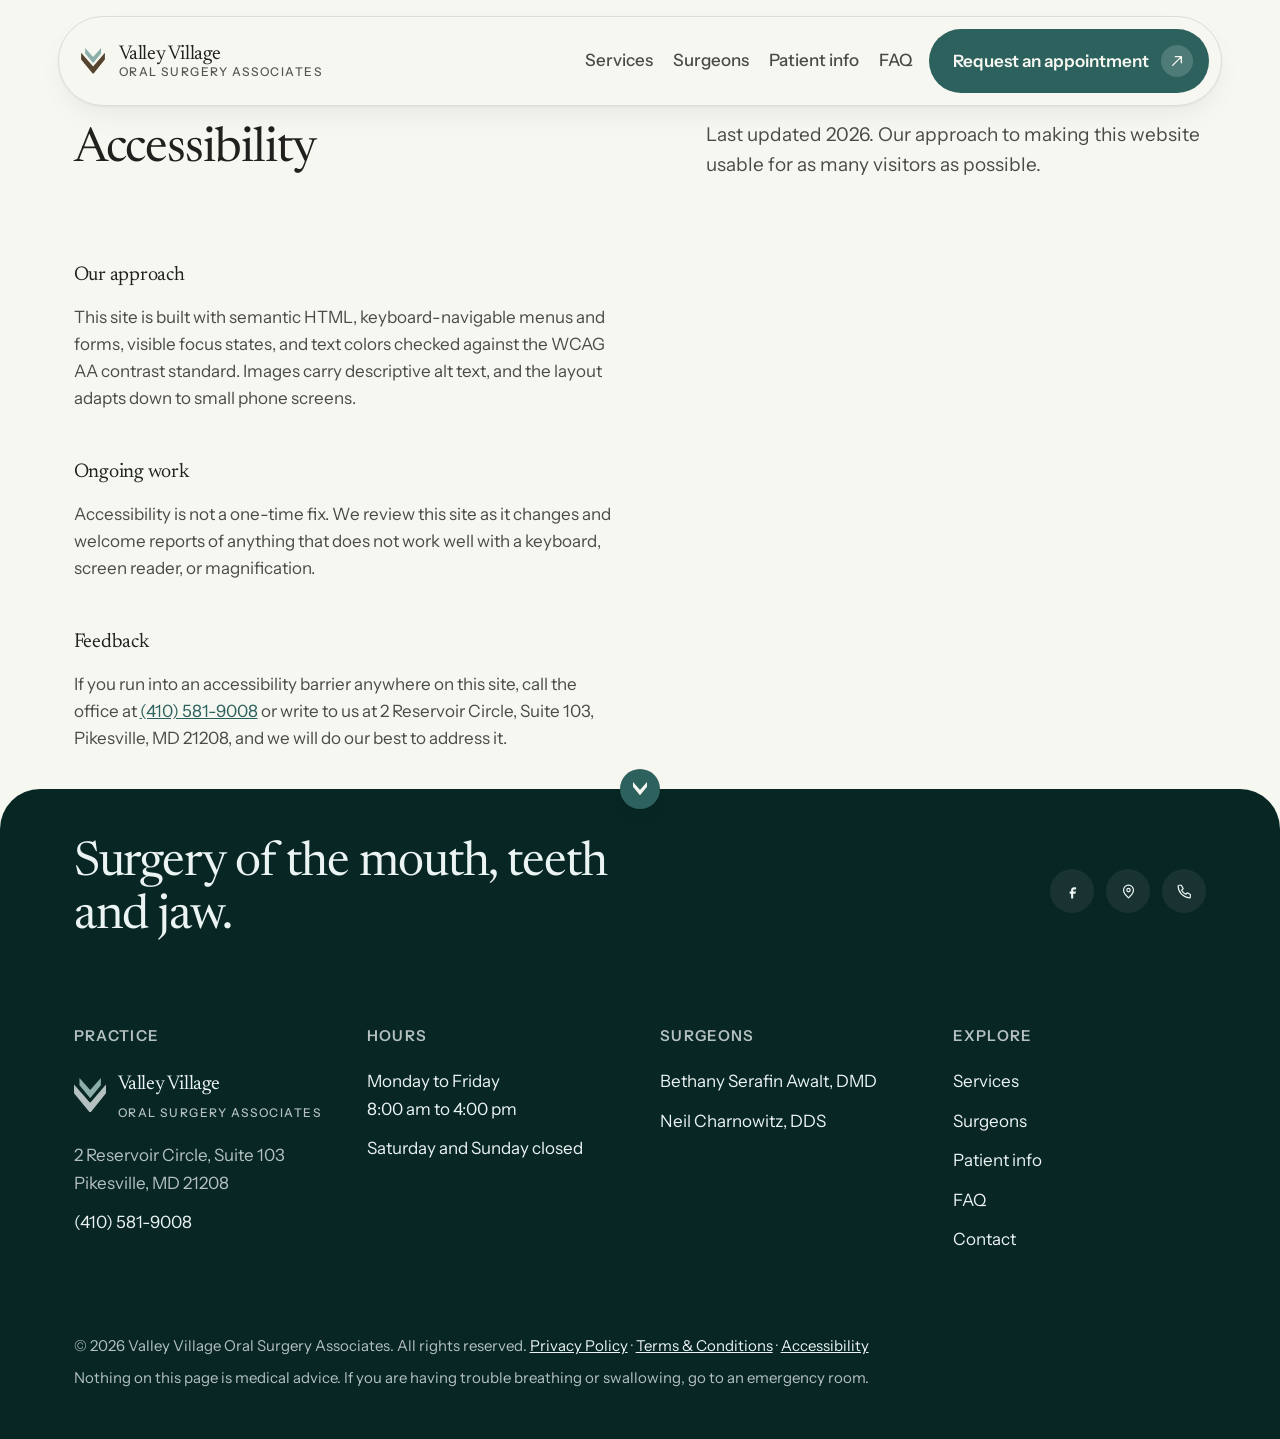
==== accessibility.html @ ba0c7214 "Add Terms & Conditions and Accessibility pages Rounds out the legal-page set the old site had (Priva" ====
<!doctype html>
<html lang="en" class="no-js">
<head>
<meta charset="utf-8">
<meta name="viewport" content="width=device-width, initial-scale=1">

<title>Accessibility | Valley Village Oral Surgery Associates</title>
<meta name="description" content="Our commitment to an accessible website at Valley Village Oral Surgery Associates.">

<!-- TODO: uncomment and set both once the new domain is live.
<link rel="canonical" href="https://NEW-DOMAIN.com/accessibility">
<meta property="og:url" content="https://NEW-DOMAIN.com/accessibility">
-->
<meta property="og:type" content="website">
<meta property="og:title" content="Accessibility | Valley Village Oral Surgery Associates">
<meta property="og:description" content="Our commitment to an accessible website at Valley Village Oral Surgery Associates.">
<meta property="og:locale" content="en_US">
<meta name="twitter:card" content="summary_large_image">
<meta name="theme-color" content="#f7f4ee">

<link rel="icon" href="favicon.svg" type="image/svg+xml">

<link rel="preload" href="fonts/newsreader-var-latin.woff2" as="font" type="font/woff2" crossorigin>
<link rel="preload" href="fonts/instrument-sans-var-latin.woff2" as="font" type="font/woff2" crossorigin>
<link rel="stylesheet" href="css/main.v2.css">
<script>document.documentElement.classList.remove('no-js');</script>
</head>
<body>

<a class="skip-link" href="#main">Skip to content</a>

<!-- ============ NAV ============ -->
<header class="nav" id="siteNav">
  <div class="nav__pill">
    <a class="wordmark" href="/">
      <!-- The practice chevron, redrawn from the logo artwork so it stays
           crisp at any size. Colours are the two logo tokens, exact. -->
      <svg class="wordmark__mark" width="27" height="29" viewBox="0 0 70.284 75.667" aria-hidden="true" focusable="false">
        <path class="wordmark__mark-olive" d="M34.346 53.508 L0 14.18 L0 33.676 L33.36 74.319 C34.47 75.667 36.534 75.667 37.644 74.319 L70.284 33.676 L70.284 14.18 L36.658 53.508 C36.043 54.199 34.962 54.199 34.346 53.508 Z"/>
        <path class="wordmark__mark-sage" d="M34.985 25.806 L11.994 0 L11.994 16.072 L34.691 43.632 C35.111 44.142 35.893 44.142 36.313 43.632 L59.01 16.072 L59.01 0 L36.019 25.806 C35.744 26.115 35.26 26.115 34.985 25.806 Z"/>
      </svg>
      <span class="wordmark__type">
        <span class="wordmark__name">Valley Village</span>
        <span class="wordmark__kind">Oral Surgery Associates</span>
      </span>
    </a>

    <nav class="nav__links" aria-label="Primary">
      <a class="nav__link" href="/services">Services</a>
      <a class="nav__link" href="/surgeons">Surgeons</a>
      <a class="nav__link" href="/patient-info">Patient info</a>
      <a class="nav__link" href="/faq">FAQ</a>
    </nav>

    <a class="nav__phone" href="tel:+14105819008">(410)&nbsp;581-9008</a>

    <a class="btn" href="/contact">
      Request an appointment
      <span class="btn__mark" aria-hidden="true">
        <svg viewBox="0 0 16 16" fill="none"><path d="M3 13 13 3M6 3h7v7" stroke="currentColor" stroke-width="1.6" stroke-linecap="round" stroke-linejoin="round"/></svg>
      </span>
    </a>

    <a class="nav__call" href="tel:+14105819008" aria-label="Call (410) 581-9008">
      <svg viewBox="0 0 16 16" fill="none" aria-hidden="true"><path d="M5.2 2.5 6.8 5.4 5.3 6.9a8.4 8.4 0 0 0 3.8 3.8l1.5-1.5 2.9 1.6v2.4c0 .5-.4.9-.9.8A11.6 11.6 0 0 1 2 3.1c0-.5.3-.9.8-.9h2.4Z" stroke="currentColor" stroke-width="1.4" stroke-linejoin="round"/></svg>
    </a>

    <button class="nav__toggle" type="button" id="navToggle" aria-expanded="false" aria-controls="navOverlay">
      <span class="nav__toggle-bars" aria-hidden="true"></span>
      <span class="sr-only">Menu</span>
    </button>
  </div>
</header>

<div class="nav__overlay" id="navOverlay" data-open="false">
  <a class="nav__overlay-link" href="/services">Services</a>
  <a class="nav__overlay-link" href="/surgeons">Surgeons</a>
  <a class="nav__overlay-link" href="/patient-info">Patient info</a>
  <a class="nav__overlay-link" href="/faq">FAQ</a>
  <a class="nav__overlay-link" href="/contact">Contact</a>
  <a class="nav__overlay-link" href="tel:+14105819008">(410) 581-9008</a>
</div>

<main id="main">
<!-- ============ ACCESSIBILITY ============ -->
<section class="section section--top-clear" id="accessibility">
  <div class="shell">
    <div class="section-head" data-reveal>
      <h2 class="heading-1">Accessibility</h2>
      <p class="lead">Last updated 2026. Our approach to making this website usable for as many visitors as possible.</p>
    </div>

    <div class="legal">
      <h3>Our approach</h3>
      <p>This site is built with semantic HTML, keyboard-navigable menus and forms, visible focus states, and text colors checked against the WCAG AA contrast standard. Images carry descriptive alt text, and the layout adapts down to small phone screens.</p>

      <h3>Ongoing work</h3>
      <p>Accessibility is not a one-time fix. We review this site as it changes and welcome reports of anything that does not work well with a keyboard, screen reader, or magnification.</p>

      <h3>Feedback</h3>
      <p>If you run into an accessibility barrier anywhere on this site, call the office at <a href="tel:+14105819008">(410) 581-9008</a> or write to us at 2 Reservoir Circle, Suite 103, Pikesville, MD 21208, and we will do our best to address it.</p>
    </div>
  </div>
</section>


</main>

<!-- ============ FOOTER ============ -->
<footer class="footer panel-lift">
  <span class="seam-mark" aria-hidden="true"><svg viewBox="11.994 0 47.016 44.142" fill="none" aria-hidden="true"><path d="M34.985 25.806 L11.994 0 L11.994 16.072 L34.691 43.632 C35.111 44.142 35.893 44.142 36.313 43.632 L59.01 16.072 L59.01 0 L36.019 25.806 C35.744 26.115 35.26 26.115 34.985 25.806 Z" fill="currentColor"/></svg></span>
  <div class="shell">
    <div class="footer__top">
      <p class="footer__statement" style="margin:0" data-reveal>Surgery of the mouth, teeth and jaw.</p>
      <div class="footer__social">
        <a href="https://www.facebook.com/valleyvillageoralsurgery" rel="noopener" aria-label="Valley Village Oral Surgery Associates on Facebook">
          <svg viewBox="0 0 24 24" fill="currentColor" aria-hidden="true"><path d="M14 9h3V6h-3c-2.2 0-4 1.8-4 4v2H8v3h2v7h3v-7h3l1-3h-4v-2c0-.6.4-1 1-1Z"/></svg>
        </a>
        <a href="https://maps.google.com/?q=2+Reservoir+Circle+Suite+103+Pikesville+MD+21208" rel="noopener" aria-label="Find the office on Google Maps">
          <svg viewBox="0 0 24 24" fill="none" stroke="currentColor" stroke-width="1.7" aria-hidden="true"><path d="M12 21s7-6.1 7-11a7 7 0 1 0-14 0c0 4.9 7 11 7 11Z" stroke-linejoin="round"/><circle cx="12" cy="10" r="2.4"/></svg>
        </a>
        <a href="tel:+14105819008" aria-label="Call (410) 581-9008">
          <svg viewBox="0 0 24 24" fill="none" stroke="currentColor" stroke-width="1.7" aria-hidden="true"><path d="M7.8 3.8 10.2 8l-2.2 2.2a12.6 12.6 0 0 0 5.8 5.8L16 13.8l4.2 2.4v3.6c0 .8-.6 1.4-1.4 1.2A17.4 17.4 0 0 1 3 4.6c-.1-.8.5-1.4 1.2-1.4h3.6Z" stroke-linejoin="round"/></svg>
        </a>
      </div>
    </div>

    <div class="footer__grid">
      <div class="footer__col">
        <h3>Practice</h3>
        <div class="footer__lockup">
          <svg class="wordmark__mark" width="27" height="29" viewBox="0 0 70.284 75.667" aria-hidden="true" focusable="false">
            <path class="wordmark__mark-olive" d="M34.346 53.508 L0 14.18 L0 33.676 L33.36 74.319 C34.47 75.667 36.534 75.667 37.644 74.319 L70.284 33.676 L70.284 14.18 L36.658 53.508 C36.043 54.199 34.962 54.199 34.346 53.508 Z"/>
            <path class="wordmark__mark-sage" d="M34.985 25.806 L11.994 0 L11.994 16.072 L34.691 43.632 C35.111 44.142 35.893 44.142 36.313 43.632 L59.01 16.072 L59.01 0 L36.019 25.806 C35.744 26.115 35.26 26.115 34.985 25.806 Z"/>
          </svg>
          <span class="wordmark__type">
            <span class="wordmark__name">Valley Village</span>
            <span class="wordmark__kind">Oral Surgery Associates</span>
          </span>
        </div>
        <address>
          2 Reservoir Circle, Suite 103<br>
          Pikesville, MD 21208
        </address>
        <a href="tel:+14105819008">(410) 581-9008</a>
      </div>

      <div class="footer__col">
        <h3>Hours</h3>
        <p>Monday to Friday<br>8:00 am to 4:00 pm</p>
        <p>Saturday and Sunday closed</p>
      </div>

      <div class="footer__col">
        <h3>Surgeons</h3>
        <a href="/surgeons">Bethany Serafin Awalt, DMD</a>
        <a href="/surgeons">Neil Charnowitz, DDS</a>
      </div>

      <div class="footer__col">
        <h3>Explore</h3>
        <a href="/services">Services</a>
        <a href="/surgeons">Surgeons</a>
        <a href="/patient-info">Patient info</a>
        <a href="/faq">FAQ</a>
        <a href="/contact">Contact</a>
      </div>
    </div>

    <div class="footer__base">
      <p>&copy; <span id="year">2026</span> Valley Village Oral Surgery Associates. All rights reserved. <a href="/privacy">Privacy Policy</a> &middot; <a href="/terms">Terms &amp; Conditions</a> &middot; <a href="/accessibility">Accessibility</a></p>
      <p>Nothing on this page is medical advice. If you are having trouble breathing or swallowing, go to an emergency room.</p>
    </div>
  </div>
</footer>

<script src="js/app.v2.js" defer></script>
</body>
</html>
---- css/main.v2.css ----
/* Hallmark · macrostructure: Editorial Split · tone: editorial-luxury · anchor hue: pine 158
 * Valley Village Oral Surgery Associates
 * Every colour and font-family below references a token from tokens.css.
 */

@import url("tokens.v2.css");
@import url("fonts.v2.css");

/* ============================================================
   1 · RESET AND ROOT
   ============================================================ */

*,
*::before,
*::after { box-sizing: border-box; }

html,
body {
  margin: 0;
  padding: 0;
  /* `clip` not `hidden` — `hidden` on the root breaks position:sticky */
  overflow-x: clip;
}

html {
  -webkit-text-size-adjust: 100%;
  scroll-behavior: smooth;
  /* Offset for the floating nav when jumping to an in-page anchor */
  scroll-padding-top: var(--space-8);
  /* The brand chevron as the pointer, rotated so its own point is the
     tip — halo-stroked in paper so it reads on both light and dark
     bands. Hotspot sits exactly on that tip vertex, same as a native
     arrow cursor. */
  cursor:
    url("data:image/svg+xml,%3Csvg xmlns='http://www.w3.org/2000/svg' width='34' height='34' viewBox='1.36 -12.07 68.37 68.37'%3E%3Cpath d='M34.985 25.806 L11.994 0 L11.994 16.072 L34.691 43.632 C35.111 44.142 35.893 44.142 36.313 43.632 L59.01 16.072 L59.01 0 L36.019 25.806 C35.744 26.115 35.26 26.115 34.985 25.806 Z' transform='rotate(135 35.502 22.071)' fill='%232d615d' stroke='%23f7f7f1' stroke-width='3' stroke-linejoin='round' paint-order='stroke'/%3E%3C/svg%3E")
    9 9,
    auto;
}

body {
  background-color: var(--color-paper);
  color: var(--color-ink-secondary);
  font-family: var(--font-body);
  font-size: var(--text-base);
  line-height: var(--leading-body);
  font-synthesis-weight: none;
  -webkit-font-smoothing: antialiased;
  text-rendering: optimizeLegibility;
}

img,
svg { display: block; max-width: 100%; height: auto; }

h1, h2, h3, h4, p, figure, blockquote, ul, ol, dl, dd { margin: 0; }
ul, ol { padding: 0; list-style: none; }

/* ============================================================
   2 · TYPOGRAPHY
   ============================================================ */

h1, h2, h3, h4 {
  font-family: var(--font-display);
  color: var(--color-ink);
  font-weight: 400;
  letter-spacing: -0.012em;
  /* Long clinical words ("maxillofacial") must break rather than overflow */
  overflow-wrap: anywhere;
  min-width: 0;
}

.display {
  font-size: var(--text-display);
  line-height: var(--leading-tight);
  letter-spacing: -0.028em;
}

.heading-1 {
  font-size: var(--text-display-s);
  line-height: var(--leading-snug);
  letter-spacing: -0.022em;
}

.heading-2 {
  font-size: var(--text-2xl);
  line-height: var(--leading-snug);
}

.heading-3 {
  font-size: var(--text-lg);
  line-height: 1.32;
  letter-spacing: -0.006em;
}

.lead {
  font-size: var(--text-md);
  line-height: 1.56;
  color: var(--color-ink-secondary);
  max-width: var(--measure);
}

.prose { max-width: var(--measure); }
.prose + .prose { margin-top: var(--space-5); }

.label {
  font-size: var(--text-sm);
  font-weight: 600;
  letter-spacing: 0.09em;
  text-transform: uppercase;
  color: var(--color-ink-muted);
  font-family: var(--font-body);
}

.meta {
  font-size: var(--text-sm);
  color: var(--color-ink-muted);
}

a { color: var(--color-accent); }

a:focus-visible,
button:focus-visible,
input:focus-visible,
select:focus-visible,
textarea:focus-visible,
summary:focus-visible {
  /* Never animated — the ring must appear the instant focus lands */
  outline: 2px solid var(--color-focus);
  outline-offset: 3px;
  border-radius: var(--radius-sm);
}

.skip-link {
  position: absolute;
  left: var(--space-4);
  top: var(--space-4);
  z-index: var(--z-overlay);
  padding: var(--space-3) var(--space-5);
  background-color: var(--color-ink);
  color: var(--color-ink-inverse);
  font-size: var(--text-base);
  font-weight: 600;
  border-radius: var(--radius-md);
  text-decoration: none;
  transform: translateY(-200%);
  transition: transform var(--dur-fast) var(--ease-out);
}
.skip-link:focus-visible { transform: translateY(0); }

/* ============================================================
   3 · LAYOUT SHELL
   ============================================================ */

.shell {
  width: 100%;
  max-width: var(--shell-max);
  margin-inline: auto;
  padding-inline: var(--shell-pad);
}

.section { padding-block: var(--space-section); }

.section-head {
  display: grid;
  gap: var(--space-5);
  margin-bottom: var(--space-12);
  max-width: var(--measure);
}

/* Asymmetric header, taken from the reference board: the heading holds the
   left column and the supporting line sits right, sharing its row rather
   than stacking beneath it. Rows are implicit now that the numbered markers
   are gone, so an empty first row cannot open up. */
@media (min-width: 64rem) {
  .section-head {
    grid-template-columns: minmax(0, 1.05fr) minmax(0, 0.95fr);
    column-gap: clamp(var(--space-12), calc(96 * var(--fluid)), var(--space-20));
    row-gap: var(--space-4);
    align-items: end;
    max-width: none;
  }
  .section-head > h2    { grid-column: 1; }
  .section-head > .lead { grid-column: 2; grid-row: 1; max-width: 32rem; }
}

/* Inside the review header the block is already constrained by its own
   flex row, so it stays single column. */
.quotes__head .section-head { grid-template-columns: minmax(0, 1fr); max-width: var(--measure); }
.quotes__head .section-head > * { grid-column: 1; grid-row: auto; max-width: none; }

/* .contact-block is itself the narrow half of a two-column request grid,
   too narrow for the section-head's wide-screen heading/lead split -
   without this it wraps "Request an appointment" one word per line. */
.contact-block .section-head { grid-template-columns: minmax(0, 1fr); max-width: var(--measure); }
.contact-block .section-head > * { grid-column: 1; grid-row: auto; max-width: none; }

.band-dark {
  background-color: var(--color-canvas);
  color: var(--color-ink-inverse-muted);
}

/* A panel rides up over the section above it, so the two overlap rather
   than butt together. The lift is a margin rather than a transform because
   the following section has to reflow around it. */
.panel-lift {
  position: relative;
  z-index: var(--z-base);
  margin-top: calc(var(--space-block) * -0.42);
  border-radius: var(--radius-panel) var(--radius-panel) 0 0;
}
.panel-lift + .panel-lift { margin-top: calc(var(--space-block) * -0.42); }
.band-dark h2,
.band-dark h3,
.band-dark .display { color: var(--color-ink-inverse); }
.band-dark .label { color: var(--color-ink-inverse-muted); }
.band-dark .lead { color: var(--color-ink-inverse-muted); }

/* ============================================================
   3b · PAGE-LEVEL UTILITIES
   The nav is position:absolute over everything, so a page whose first
   section isn't the photo hero needs the same top clearance the hero
   gives itself. --cta-centered closes an inner page with one shared
   pitch back to the contact page.
   ============================================================ */

/* Not hero's own clearance value: hero bottom-aligns its content
   (align-items: end) so its top padding barely matters for overlap.
   These page-heads flow top-down, so the floor has to actually clear
   the nav pill's real rendered height - measured near 88px on phones -
   plus breathing room, not just match hero's floor. */
.section--top-clear { padding-top: clamp(7.5rem, calc(120 * var(--fluid)), 9rem); }

.cta-centered {
  display: grid;
  justify-items: center;
  gap: var(--space-5);
  max-width: 34rem;
  margin-inline: auto;
  text-align: center;
}

.iconrow__more { margin-top: var(--space-8); text-align: center; }

/* ============================================================
   4 · BUTTONS — one primary, one secondary, one quiet per context.
   States: default · hover · focus-visible · active · disabled · loading
   ============================================================ */

.btn {
  --btn-fill: var(--color-accent);
  --btn-text: var(--color-accent-on);
  display: inline-flex;
  align-items: center;
  gap: var(--space-3);
  padding: var(--space-4) var(--space-4) var(--space-4) var(--space-6);
  border: 0;
  border-radius: var(--radius-pill);
  background-color: var(--btn-fill);
  color: var(--btn-text);
  font-family: var(--font-body);
  font-size: var(--text-base);
  font-weight: 600;
  line-height: 1.2;
  text-decoration: none;
  cursor: pointer;
  /* Keep every clickable label on one line at every viewport */
  white-space: nowrap;
  transition:
    transform var(--dur-fast) var(--ease-out),
    opacity   var(--dur-fast) var(--ease-out);
}

/* The trailing mark is nested in its own disc, flush with the inner padding */
.btn__mark {
  display: grid;
  place-items: center;
  width: 2rem;
  height: 2rem;
  flex: none;
  border-radius: var(--radius-pill);
  background-color: var(--veil-on-accent);
  transition: transform var(--dur-mid) var(--ease-out);
}
.btn__mark svg { width: 0.875rem; height: 0.875rem; }

.btn:hover  { transform: translateY(-1px); }
.btn:hover .btn__mark { transform: translate(2px, -1px) scale(1.06); }
.btn:active { transform: translateY(0) scale(0.985); }

.btn[disabled],
.btn[aria-disabled="true"] {
  opacity: 0.5;
  cursor: not-allowed;
  transform: none;
}
.btn[disabled]:hover .btn__mark,
.btn[aria-disabled="true"]:hover .btn__mark { transform: none; }

.btn[data-state="loading"] { pointer-events: none; opacity: 0.75; }
.btn[data-state="loading"] .btn__mark { animation: spin 900ms linear infinite; }

@keyframes spin { to { transform: rotate(360deg); } }

.btn--secondary {
  --btn-fill: transparent;
  --btn-text: var(--color-ink);
  box-shadow: inset 0 0 0 1px var(--color-paper-edge);
}
.btn--secondary .btn__mark { background-color: var(--color-paper-sunk); }
.btn--secondary:hover { background-color: var(--color-paper-raised); }

.btn--onDark {
  --btn-fill: var(--color-ink-inverse);
  --btn-text: var(--color-canvas);
}
.btn--onDark .btn__mark { background-color: var(--veil-on-dark); }

.btn--quiet {
  --btn-fill: transparent;
  --btn-text: var(--color-accent);
  padding-inline: var(--space-2);
}
.btn--quiet .btn__mark { background-color: var(--color-accent-soft); }

/* ============================================================
   5 · NAV — floating pill, detached from the top edge
   ============================================================ */

.nav {
  /* Absolute, not relative: relative still occupies its own flow height,
     which pushed the hero section down by the nav's own height and left a
     visible strip of plain background above the photo instead of the
     photo running flush to the very top of the page. Absolute removes it
     from flow entirely (the hero section becomes the page's first flowed
     content, starting at y=0) while still letting z-index apply, so the
     nav paints above the photo it now overlays. It still scrolls away
     normally: absolute positioning is anchored to the document, not the
     viewport, so this is not a reintroduction of the sticky behaviour
     that was explicitly removed. */
  position: absolute;
  top: 0;
  left: 0;
  right: 0;
  z-index: var(--z-sticky);
  padding-top: var(--space-4);
  padding-inline: var(--shell-pad);
}

.nav__pill {
  display: flex;
  align-items: center;
  gap: var(--space-6);
  max-width: var(--shell-max);
  margin-inline: auto;
  padding: var(--space-3) var(--space-3) var(--space-3) var(--space-6);
  border-radius: var(--radius-pill);
  border: var(--rule-hairline);
  /* Opaque, not blurred. The bar scrolls with the page now, and a
     backdrop-filter on a scrolling element repaints on every frame. */
  background-color: var(--color-paper);
  box-shadow: var(--elev-raised);
}

.wordmark {
  display: flex;
  align-items: center;
  gap: var(--space-3);
  text-decoration: none;
  margin-right: auto;
  line-height: 1;
}
.wordmark__mark {
  width: 1.75rem;
  height: 1.6rem;
  flex: none;
}
.wordmark__mark-sage  { fill: var(--logo-sage); }
.wordmark__mark-olive { fill: var(--logo-olive); }
.wordmark__type { display: grid; gap: 2px; }
.wordmark__name {
  font-family: var(--font-display);
  font-size: var(--text-lg);
  color: var(--color-ink);
  letter-spacing: -0.02em;
}
.wordmark__kind {
  /* A wordmark lockup, optically matched to the display line above it.
     Not running text, so the 15px body floor does not apply. */
  font-size: 0.75rem;
  font-weight: 500;
  letter-spacing: 0.13em;
  text-transform: uppercase;
  color: var(--color-ink-muted);
}

.nav__links {
  display: flex;
  align-items: center;
  gap: var(--space-6);
}
.nav__link {
  font-size: var(--text-base);
  font-weight: 500;
  color: var(--color-ink-secondary);
  text-decoration: none;
  white-space: nowrap;
  transition: color var(--dur-fast) var(--ease-out);
}
.nav__link:hover { color: var(--color-ink); }

.nav__phone {
  font-family: var(--font-body);
  font-size: var(--text-base);
  font-weight: 600;
  color: var(--color-ink);
  text-decoration: none;
  white-space: nowrap;
}

/* Hamburger — the two bars morph into an X rather than swapping icons */
.nav__call {
  display: none;
  width: 2.75rem;
  height: 2.75rem;
  flex: none;
  place-items: center;
  border-radius: var(--radius-pill);
  background-color: var(--color-accent);
  color: var(--color-accent-on);
  transition: transform var(--dur-fast) var(--ease-out);
}
.nav__call svg { width: 1.0625rem; height: 1.0625rem; }
.nav__call:active { transform: scale(0.94); }

.nav__toggle {
  display: none;
  width: 2.75rem;
  height: 2.75rem;
  flex: none;
  place-items: center;
  border: 0;
  border-radius: var(--radius-pill);
  background-color: var(--color-paper-sunk);
  cursor: pointer;
}
.nav__toggle-bars { position: relative; width: 1.125rem; height: 0.75rem; }
.nav__toggle-bars::before,
.nav__toggle-bars::after {
  content: "";
  position: absolute;
  left: 0;
  width: 100%;
  height: 1.5px;
  border-radius: var(--radius-pill);
  background-color: var(--color-ink);
  transition: transform var(--dur-mid) var(--ease-out);
}
.nav__toggle-bars::before { top: 0; }
.nav__toggle-bars::after  { bottom: 0; }
.nav__toggle[aria-expanded="true"] .nav__toggle-bars::before {
  transform: translateY(5.25px) rotate(45deg);
}
.nav__toggle[aria-expanded="true"] .nav__toggle-bars::after {
  transform: translateY(-5.25px) rotate(-45deg);
}

.nav__overlay {
  position: fixed;
  inset: 0;
  z-index: var(--z-overlay);
  display: grid;
  align-content: center;
  gap: var(--space-8);
  padding: var(--space-10) var(--shell-pad);
  background-color: var(--veil-paper);
  backdrop-filter: blur(28px);
  -webkit-backdrop-filter: blur(28px);
  opacity: 0;
  visibility: hidden;
  transition:
    opacity var(--dur-mid) var(--ease-out),
    visibility var(--dur-mid) var(--ease-out);
}
.nav__overlay[data-open="true"] { opacity: 1; visibility: visible; }

.nav__overlay-link {
  font-family: var(--font-display);
  font-size: var(--text-3xl);
  color: var(--color-ink);
  text-decoration: none;
  line-height: 1.14;
  /* The line-height box alone falls short of a 44px tap target -
     padding extends the hit area without changing how it looks. */
  padding-block: var(--space-2);
  margin-block: calc(var(--space-2) * -1);
  opacity: 0;
  transform: translateY(1.5rem);
  transition:
    opacity   var(--dur-slow) var(--ease-out),
    transform var(--dur-slow) var(--ease-out);
}
.nav__overlay[data-open="true"] .nav__overlay-link {
  opacity: 1;
  transform: translateY(0);
}
/* Staggered reveal, longest chain under 400ms */
.nav__overlay[data-open="true"] .nav__overlay-link:nth-child(1) { transition-delay:  60ms; }
.nav__overlay[data-open="true"] .nav__overlay-link:nth-child(2) { transition-delay: 120ms; }
.nav__overlay[data-open="true"] .nav__overlay-link:nth-child(3) { transition-delay: 180ms; }
.nav__overlay[data-open="true"] .nav__overlay-link:nth-child(4) { transition-delay: 240ms; }
.nav__overlay[data-open="true"] .nav__overlay-link:nth-child(5) { transition-delay: 300ms; }

body[data-nav-open="true"] { overflow: hidden; }

/* ============================================================
   6 · HERO — editorial split: statement left, booking card right
   ============================================================ */

.hero__proof {
  display: grid;
  gap: var(--space-6);
  grid-template-columns: repeat(2, minmax(0, 1fr));
  max-width: 40rem;
}
.hero__proof-item { display: grid; gap: var(--space-2); align-content: start; }
.hero__proof-item:not(:first-child) { border-left: var(--rule-hairline); padding-left: var(--space-6); }
.hero__proof-term {
  font-family: var(--font-display);
  font-size: var(--text-xl);
  color: var(--color-accent);
  line-height: 1.1;
}
.hero__proof-desc {
  font-size: var(--text-sm);
  color: var(--color-ink-muted);
  line-height: 1.45;
}

/* Double-bezel enclosure: outer shell holds an inner core with a
   concentric radius, so the card reads as machined rather than flat. */
.enclosure {
  padding: var(--space-2);
  border-radius: var(--radius-xl);
  border: var(--rule-hairline);
  background-color: var(--color-paper-raised);
  box-shadow: var(--elev-raised);
  transition: box-shadow var(--dur-mid) var(--ease-out), transform var(--dur-mid) var(--ease-out);
}
.enclosure:hover { box-shadow: var(--elev-hover); transform: translateY(-3px); }
.enclosure__core {
  padding: clamp(var(--space-6), 3vw, var(--space-10));
  border-radius: calc(var(--radius-xl) - var(--space-2));
  background-color: var(--color-paper);
}

/* ============================================================
   6b · FULL-BLEED HERO
   The image carries the section rather than sitting beside it. Text sits
   on the left over a scrim, which is a legibility device, not decoration:
   the reception photograph is bright and white on that side.
   ============================================================ */

.hero-full {
  position: relative;
  isolation: isolate;
  display: grid;
  align-items: end;
  min-height: clamp(30rem, calc(660 * var(--fluid)), 44rem);
  padding-block: clamp(var(--space-16), calc(120 * var(--fluid)), 9rem) var(--space-section);
  overflow: hidden;
}

.hero-full__media { position: absolute; inset: 0; z-index: -2; }
/* Blurred and slightly overscaled: the photo reads as atmosphere behind
   the text rather than a documentary shot competing with it. The 1.08
   scale keeps the blur's soft edge falloff outside the visible frame,
   since a blurred image cropped exactly at its own box would show a
   crisper, unblurred rim right at the boundary. */
.hero-full__media img {
  width: 100%;
  height: 100%;
  object-fit: cover;
  object-position: 62% 50%;
  filter: blur(9px);
  transform: scale(1.08);
}

/* Scrim: a uniform black wash over the whole photograph, dimming it rather
   than masking one side of it. 0.7 opacity was measured against the actual
   rendered text box: sampling the 99th-percentile brightest pixel there (a
   ceiling light reads close to white) shows the heading clearing 8.1:1 and
   the muted lead clearing 4.9:1 at that opacity, against the outlier pixel
   rather than the image's average. */
.hero-full::after {
  content: "";
  position: absolute;
  inset: 0;
  z-index: -1;
  background-color: var(--veil-hero);
}

.hero-full__inner { display: grid; justify-items: start; max-width: var(--shell-max); }
.hero-full .marker { color: var(--color-ink-inverse-muted); }
.hero-full__display {
  font-family: var(--font-display);
  font-size: clamp(2.125rem, calc(64 * var(--fluid)), 4.25rem);
  line-height: 0.96;
  letter-spacing: -0.032em;
  color: var(--color-ink-inverse);
  margin-bottom: var(--space-6);
}
.hero-full__lead {
  font-size: var(--text-md);
  line-height: 1.55;
  color: var(--color-ink-inverse-muted);
  max-width: 34rem;
  margin-bottom: var(--space-8);
}
.hero-full__actions { display: flex; align-items: center; gap: var(--space-6); flex-wrap: wrap; }
.hero-full__phone {
  font-size: var(--text-base);
  font-weight: 600;
  color: var(--color-ink-inverse-muted);
  text-decoration: none;
  white-space: nowrap;
  transition: color var(--dur-fast) var(--ease-out);
}
/* Brightens rather than tinting: the brand sage only clears 3.8:1 here,
   short of the 4.5:1 body-text floor against the same worst-case pixel. */
.hero-full__phone:hover { color: var(--color-ink-inverse); }

.hero-full__hours {
  margin-top: var(--space-3);
  font-size: var(--text-sm);
  color: var(--color-ink-inverse-muted);
}

/* On a narrow screen the photograph cannot carry text beside it, so it
   becomes a band above and the copy sits on solid ground below. */
@media (max-width: 52rem) {
  .hero-full {
    min-height: 0;
    align-items: start;
    padding-top: clamp(16rem, 58vw, 22rem);
    padding-bottom: var(--space-16);
    background-color: var(--color-paper);
  }
  .hero-full__media {
    inset: 0 0 auto 0;
    height: clamp(14rem, 52vw, 20rem);
    /* Dimming is scoped to the media element's own box, so the fade to
       transparent always lands exactly on the image's bottom edge no
       matter how tall the section grows underneath it. A percentage
       gradient keyed to the whole section's height broke this: at 390px
       the transition zone landed mid-heading, rendering white text over
       a paper background with almost no contrast. */
    overflow: hidden;
  }
  .hero-full__media::after {
    content: "";
    position: absolute;
    inset: 0;
    background: linear-gradient(180deg, var(--veil-hero) 0%, var(--veil-hero) 55%, transparent 100%);
  }
  .hero-full__media img { object-position: 58% 46%; }

  /* The full-section veil only makes sense where text sits on the photo.
     On mobile the text drops onto solid paper below the image, so it
     reads in the normal dark-on-light palette, not the light-on-photo one. */
  .hero-full::after { display: none; }
  .hero-full .marker,
  .hero-full__phone,
  .hero-full__hours { color: var(--color-ink-muted); }
  .hero-full__display { color: var(--color-ink); }
  .hero-full__lead { color: var(--color-ink-secondary); }
  .hero-full__phone:hover { color: var(--color-accent); }
}

/* ============================================================
   6c · BOOKING BAR
   ============================================================ */

.bookbar { padding-top: var(--space-block); }

/* ============================================================
   7 · URGENT BAND — the fastest path for someone in pain
   ============================================================ */

.urgent { padding-top: 0; padding-bottom: var(--space-section); }
.urgent__inner {
  display: flex;
  flex-wrap: wrap;
  align-items: center;
  gap: var(--space-8);
  justify-content: space-between;
  padding: clamp(var(--space-8), 4vw, var(--space-12));
  border-radius: var(--radius-lg);
  background-color: var(--color-paper-raised);
  box-shadow: var(--elev-raised);
  transition: box-shadow var(--dur-mid) var(--ease-out);
}
.urgent__inner:hover { box-shadow: var(--elev-hover); }
.urgent__copy { display: grid; gap: var(--space-3); max-width: var(--measure-tight); }
.urgent__copy h2 { font-size: var(--text-xl); }

/* Same band shape as .urgent, on a dark ground: a general "see
   everything we do" pointer rather than the acute-care callout. */
.promo { padding-bottom: var(--space-section); }
.promo__inner {
  display: flex;
  flex-wrap: wrap;
  align-items: center;
  gap: var(--space-8);
  justify-content: space-between;
  padding: clamp(var(--space-8), 4vw, var(--space-12));
  border-radius: var(--radius-lg);
  background-color: var(--color-canvas);
  color: var(--color-ink-inverse-muted);
}
.promo__copy { display: grid; gap: var(--space-3); max-width: var(--measure-tight); }
.promo__copy h2 { color: var(--color-ink-inverse); font-size: var(--text-xl); }

/* ============================================================
   8 · SERVICES — grouped by what the patient came in for
   ============================================================ */

.services__groups { display: grid; gap: var(--space-16); }

.service-group {
  display: grid;
  gap: var(--space-8);
  grid-template-columns: minmax(0, 15rem) minmax(0, 1fr);
  align-items: start;
}
.service-group__title { font-size: var(--text-xl); }
.service-group__list {
  display: grid;
  gap: clamp(var(--space-5), calc(28 * var(--fluid)), var(--space-8));
  /* 17rem missed a third column by a few pixels at 1280 */
  grid-template-columns: repeat(auto-fit, minmax(min(14.5rem, 100%), 1fr));
}

/* Image-topped card, the reference board's core unit: picture on top,
   short caption beneath. */
.service {
  display: grid;
  gap: var(--space-3);
  align-content: start;
  padding: 0;
  border-radius: var(--radius-md);
}
.service__media {
  overflow: hidden;
  border-radius: var(--radius-md);
  background-color: var(--color-paper-sunk);
  aspect-ratio: 4 / 3;
  margin-bottom: var(--space-2);
}
.service__media img {
  width: 100%;
  height: 100%;
  object-fit: cover;
  transition: transform var(--dur-slow) var(--ease-out);
}
.service:hover .service__media img { transform: scale(1.04); }
/* A real photo hasn't been supplied yet for this procedure - a neutral
   placeholder box with the line-icon language used elsewhere on the
   site, rather than a stock photo that doesn't show the real practice. */
.service__media--icon { display: grid; place-items: center; }
.service__media--icon svg { width: 2.25rem; height: 2.25rem; color: var(--color-accent); opacity: 0.7; }
.service__name { font-size: var(--text-lg); font-family: var(--font-display); color: var(--color-ink); }
.service__desc { font-size: var(--text-base); line-height: 1.5; color: var(--color-ink-secondary); }

/* ============================================================
   9 · SURGEONS — the strongest trust signal on the page
   ============================================================ */

.surgeons__grid {
  display: grid;
  gap: var(--space-10);
  grid-template-columns: repeat(auto-fit, minmax(min(22rem, 100%), 1fr));
}

.surgeon { display: grid; gap: var(--space-6); align-content: start; }

/* The surgeon photograph is a small square avatar rather than a large
   portrait: the only real headshot the practice has is 500px wide, and a
   tall frame would upscale it into mush. A modest avatar keeps it sharp
   and lets the credentials carry the section. */
.surgeon__head {
  display: flex;
  /* Top-aligned, not centred: one surgeon's name wraps to two lines and the
     other's does not, and centring would leave the two avatars at different
     heights across the pair. */
  align-items: flex-start;
  gap: var(--space-5);
}

.surgeon__avatar {
  width: 5.5rem;
  height: 5.5rem;
  flex: none;
  border-radius: var(--radius-pill);
  object-fit: cover;
  background-color: var(--color-paper-sunk);
}

.surgeon__avatar--placeholder {
  display: grid;
  place-items: center;
  background-color: var(--color-paper-sunk);
  box-shadow: inset 0 0 0 1px var(--color-paper-edge);
  font-family: var(--font-display);
  font-size: var(--text-lg);
  color: var(--color-ink-muted);
  letter-spacing: 0.02em;
}

.surgeon__name { font-size: var(--text-xl); }
.surgeon__role {
  font-size: var(--text-base);
  font-weight: 600;
  color: var(--color-accent);
  margin-top: var(--space-2);
}
.surgeon__bio { display: grid; gap: var(--space-4); }

.legal { max-width: var(--measure); display: grid; gap: var(--space-3); }
.legal h3 { font-size: var(--text-lg); margin-top: var(--space-8); }
.legal p { font-size: var(--text-base); line-height: 1.6; color: var(--color-ink-secondary); }

.credentials { display: grid; gap: var(--space-3); margin-top: var(--space-2); }
.credential {
  display: grid;
  gap: var(--space-1);
  padding-left: var(--space-6);
  position: relative;
  font-size: var(--text-base);
  line-height: 1.5;
}
/* The mark encodes "verified credential", it is not a decorative bullet */
.credential::before {
  content: "";
  position: absolute;
  left: 0;
  top: 0.6em;
  width: 0.5rem;
  height: 0.5rem;
  border-radius: var(--radius-pill);
  background-color: var(--color-accent);
}
.credential__where { color: var(--color-ink-muted); font-size: var(--text-sm); }

/* ============================================================
   10 · COMFORT — addresses the single biggest reason people delay
   ============================================================ */

.comfort__grid {
  display: grid;
  gap: var(--space-10);
  grid-template-columns: repeat(auto-fit, minmax(min(20rem, 100%), 1fr));
  margin-top: var(--space-12);
}
.comfort__card {
  display: grid;
  gap: var(--space-4);
  align-content: start;
  padding: clamp(var(--space-6), 3vw, var(--space-10));
  border-radius: var(--radius-lg);
  border: var(--rule-inverse);
  background-color: var(--color-canvas-raised);
  box-shadow: var(--elev-raised-dark);
  transition: box-shadow var(--dur-mid) var(--ease-out), transform var(--dur-mid) var(--ease-out);
}
.comfort__card:hover { box-shadow: var(--elev-hover-dark); transform: translateY(-3px); }
.comfort__card h3 { font-size: var(--text-lg); }

/* ============================================================
   11 · TESTIMONIALS
   ============================================================ */

.quotes__head {
  display: flex;
  align-items: flex-end;
  justify-content: space-between;
  gap: var(--space-8);
  margin-bottom: var(--space-10);
}

.reviews__badge {
  display: flex;
  align-items: center;
  gap: var(--space-2);
  margin: var(--space-3) 0 0;
  font-size: var(--text-sm);
  font-weight: 600;
  color: var(--color-ink-secondary);
}
.reviews__badge svg { width: 1rem; height: 1rem; flex: none; color: var(--color-accent); }

.quotes__controls { display: flex; gap: var(--space-3); flex: none; }

.quotes__btn {
  display: grid;
  place-items: center;
  width: 3rem;
  height: 3rem;
  border: 0;
  border-radius: var(--radius-pill);
  background-color: var(--color-paper-sunk);
  color: var(--color-ink);
  cursor: pointer;
  transition: transform var(--dur-fast) var(--ease-out),
              opacity var(--dur-fast) var(--ease-out);
}
.quotes__btn svg { width: 1rem; height: 1rem; }
.quotes__btn:hover { transform: scale(1.06); }
.quotes__btn:active { transform: scale(0.95); }
.quotes__btn[disabled] { opacity: 0.35; cursor: not-allowed; transform: none; }

.quotes {
  display: grid;
  grid-auto-flow: column;
  /* A fixed track width, not a minmax with a zero floor: inside an
     overflow-x container a zero floor lets every track collapse to fit
     the box instead of extending past it. */
  grid-auto-columns: min(21rem, 82vw);
  gap: var(--space-5);
  overflow-x: auto;
  scroll-snap-type: x mandatory;
  scroll-behavior: smooth;
  scrollbar-width: none;
  /* bleed to the viewport edge so a card is visibly cut off, which reads
     as "there is more" without needing a scrollbar */
  margin-inline: calc(var(--shell-pad) * -1);
  padding-inline: var(--shell-pad);
  padding-block: var(--space-2);
}
.quotes::-webkit-scrollbar { display: none; }
.quotes > * { scroll-snap-align: start; }

@media (min-width: 64rem) {
  .quotes { grid-auto-columns: 25rem; }
}
.quote {
  display: grid;
  gap: var(--space-5);
  align-content: space-between;
  padding: clamp(var(--space-6), 3vw, var(--space-8));
  border-radius: var(--radius-lg);
  background-color: var(--color-paper-raised);
  box-shadow: var(--elev-raised);
  transition: box-shadow var(--dur-mid) var(--ease-out), transform var(--dur-mid) var(--ease-out);
}
.quote:hover { box-shadow: var(--elev-hover); transform: translateY(-3px); }
.quote__text {
  font-family: var(--font-display);
  font-size: var(--text-lg);
  line-height: 1.42;
  color: var(--color-ink);
}
.quote__by { font-size: var(--text-sm); color: var(--color-ink-muted); }
.quote__by strong { color: var(--color-ink); font-weight: 600; }

/* ============================================================
   11b · FULL-BLEED STRIP
   Runs edge to edge with no shell, the way the reference board breaks
   between sections with a band of photography.
   ============================================================ */

.strip { padding-block: 0; }
.strip__figure { margin: 0; }
.strip__figure img {
  width: 100%;
  height: clamp(14rem, calc(340 * var(--fluid)), 24rem);
  object-fit: cover;
  object-position: 50% 42%;
  display: block;
}

/* ============================================================
   12 · LOGISTICS — removes the friction before the first visit
   ============================================================ */

.logistics__grid {
  display: grid;
  gap: var(--space-6);
  grid-template-columns: repeat(auto-fit, minmax(min(18rem, 100%), 1fr));
  margin-top: var(--space-12);
}
.logistics__col {
  display: grid;
  gap: var(--space-5);
  align-content: start;
  padding: clamp(var(--space-6), 3vw, var(--space-8));
  border-radius: var(--radius-lg);
  background-color: var(--color-paper-raised);
  box-shadow: var(--elev-raised);
  transition: box-shadow var(--dur-mid) var(--ease-out), transform var(--dur-mid) var(--ease-out);
}
.logistics__col:hover { box-shadow: var(--elev-hover); transform: translateY(-3px); }
.logistics__col h3 { font-size: var(--text-lg); }
.checklist { display: grid; gap: var(--space-4); }
.checklist li {
  display: grid;
  gap: var(--space-1);
  padding-left: var(--space-6);
  position: relative;
  font-size: var(--text-base);
  line-height: 1.5;
}
.checklist li::before {
  content: "";
  position: absolute;
  left: 0;
  top: 0.55em;
  width: 0.5rem;
  height: 0.5rem;
  border: 1.5px solid var(--color-accent);
  border-radius: var(--radius-sm);
}

/* ============================================================
   13 · APPOINTMENT FORM
   States: default · hover · focus · active · disabled · loading · error · success
   ============================================================ */

.request__grid {
  display: grid;
  gap: clamp(var(--space-10), 5vw, var(--space-20));
  grid-template-columns: minmax(0, 0.85fr) minmax(0, 1.15fr);
  align-items: start;
}

.form { display: grid; gap: var(--space-5); }
.field { display: grid; gap: var(--space-2); }
.field--pair {
  display: grid;
  gap: var(--space-5);
  grid-template-columns: repeat(auto-fit, minmax(min(13rem, 100%), 1fr));
}

.field__label {
  font-size: var(--text-sm);
  font-weight: 600;
  color: var(--color-ink);
}
.field__optional { color: var(--color-ink-muted); font-weight: 400; }

.input {
  width: 100%;
  padding: var(--space-4) var(--space-5);
  border: 1px solid var(--color-paper-edge);
  border-radius: var(--radius-md);
  background-color: var(--color-paper);
  color: var(--color-ink);
  font-family: var(--font-body);
  /* 17px — above the 16px floor, so iOS Safari never zooms on focus */
  font-size: var(--text-base);
  line-height: 1.4;
  transition: border-color var(--dur-fast) var(--ease-out);
  /* Typable fields keep the native text cursor over the brand pointer. */
  cursor: auto;
}
.input::placeholder { color: var(--color-ink-muted); }
.input:hover { border-color: var(--color-ink-muted); }
.input:focus { border-color: var(--color-accent); }
.input[disabled] { background-color: var(--color-paper-sunk); opacity: 0.6; cursor: not-allowed; }
textarea.input { resize: vertical; min-height: 7rem; }

select.input {
  appearance: none;
  background-image: url("data:image/svg+xml,%3Csvg xmlns='http://www.w3.org/2000/svg' viewBox='0 0 12 8'%3E%3Cpath d='M1 1.5 6 6.5l5-5' fill='none' stroke='%23574f45' stroke-width='1.5' stroke-linecap='round'/%3E%3C/svg%3E");
  background-repeat: no-repeat;
  background-position: right var(--space-5) center;
  background-size: 0.75rem;
  padding-right: var(--space-12);
}

.field[data-invalid="true"] .input { border-color: var(--color-error); }
.field__error {
  display: none;
  font-size: var(--text-sm);
  color: var(--color-error);
}
.field[data-invalid="true"] .field__error { display: block; }

.form__status {
  display: none;
  padding: var(--space-5) var(--space-6);
  border-radius: var(--radius-md);
  font-size: var(--text-base);
  line-height: 1.5;
}
.form__status[data-state="error"] {
  display: block;
  background-color: var(--color-error-soft);
  color: var(--color-error);
}
/* Confirmation is carried by ink and a mark, never by green alone,
   so the brand accent and the success role never collide. */
.form__status[data-state="success"] {
  display: block;
  background-color: var(--color-paper-sunk);
  color: var(--color-ink);
}
.form__status[data-state="notice"] {
  display: block;
  background-color: var(--color-accent-soft);
  color: var(--color-accent-deep);
}
.form__status a { color: inherit; font-weight: 600; }

.form__consent { font-size: var(--text-sm); color: var(--color-ink-muted); line-height: 1.5; }

.contact-block { display: grid; gap: var(--space-8); align-content: start; }
.contact-item { display: grid; gap: var(--space-2); }
.contact-item__value {
  font-family: var(--font-display);
  font-size: var(--text-xl);
  color: var(--color-ink);
  text-decoration: none;
  line-height: 1.25;
  font-style: normal;
}
a.contact-item__value:hover { color: var(--color-accent); }

/* ============================================================
   14 · FOOTER — statement plus the practical block, no divider rules
   ============================================================ */

.footer {
  background-color: var(--color-canvas);
  color: var(--color-ink-inverse-muted);
  padding-block: var(--space-section) var(--space-12);
}
.footer__statement {
  font-family: var(--font-display);
  font-size: var(--text-display-s);
  line-height: 1.1;
  letter-spacing: -0.022em;
  color: var(--color-ink-inverse);
  max-width: 22ch;
}
.footer__grid {
  display: grid;
  gap: var(--space-10);
  grid-template-columns: repeat(auto-fit, minmax(min(15rem, 100%), 1fr));
  margin-top: var(--space-20);
}
.footer__col { display: grid; gap: var(--space-3); align-content: start; }
.footer__col h3 {
  font-size: var(--text-sm);
  font-family: var(--font-body);
  font-weight: 600;
  letter-spacing: 0.09em;
  text-transform: uppercase;
  color: var(--color-ink-inverse-muted);
  margin-bottom: var(--space-2);
}
.footer__col a,
.footer__col p { color: var(--color-ink-inverse); font-size: var(--text-base); text-decoration: none; }
.footer__col a:hover { text-decoration: underline; }
.footer address { font-style: normal; }
.footer__base {
  margin-top: var(--space-20);
  font-size: var(--text-sm);
  color: var(--color-ink-inverse-muted);
  display: grid;
  gap: var(--space-2);
}
/* The muted copy color falls short of link-contrast; a footer link
   still needs to read as one. */
.footer__base a { color: var(--color-ink-inverse); text-decoration: underline; }

/* ============================================================
   14b · IMAGERY
   Every photograph on the page comes from the practice's existing site.
   ============================================================ */

/* The office. A real photograph of the reception, which does more to
   settle a nervous patient than any amount of copy. */
.office { padding-block: var(--space-8) 0; }

.office__figure {
  margin: 0;
  display: grid;
  gap: var(--space-4);
}
.office__figure img {
  width: 100%;
  aspect-ratio: 16 / 7;
  object-fit: cover;
  object-position: center 42%;
  border-radius: var(--radius-lg);
  background-color: var(--color-paper-sunk);
}
.office__caption {
  font-size: var(--text-sm);
  color: var(--color-ink-muted);
}

/* Society membership marks. Greyscale at rest so two unrelated logo
   palettes do not fight the brand; full colour is one hover away. */
.affiliations {
  display: flex;
  flex-wrap: wrap;
  align-items: center;
  gap: var(--space-6) var(--space-10);
  margin-top: var(--space-20);
  padding: var(--space-8);
  border-radius: var(--radius-lg);
  background-color: var(--color-paper-raised);
}
.affiliations__label {
  font-size: var(--text-sm);
  font-weight: 600;
  letter-spacing: 0.09em;
  text-transform: uppercase;
  color: var(--color-ink-muted);
}
.affiliations__list {
  display: flex;
  flex-wrap: wrap;
  align-items: center;
  gap: var(--space-10);
}
.affiliations__list img {
  height: 2.75rem;
  width: auto;
  filter: grayscale(1);
  opacity: 0.72;
  transition: opacity var(--dur-mid) var(--ease-out);
}
.affiliations__list img:hover { opacity: 1; }

/* The sedation band carries the practice's own geometric texture, held
   well back so the measured contrast of the band still holds. */
.comfort { position: relative; isolation: isolate; }
.comfort::before {
  content: "";
  position: absolute;
  inset: 0;
  z-index: -1;
  /* Self-clipped to the same rounded top edge panel-lift draws, since
     .comfort no longer hides overflow: the seam badge below needs to
     straddle this section's own top boundary, which overflow: hidden
     would otherwise cut in half. */
  border-radius: var(--radius-panel) var(--radius-panel) 0 0;
  background-image: url("../img/texture-dark.webp");
  background-size: cover;
  background-position: center;
  opacity: 0.14;
  pointer-events: none;
}

.visit__figure {
  margin: 0 0 var(--space-12);
  max-width: 22rem;
}
.visit__figure img {
  width: 100%;
  aspect-ratio: 1;
  object-fit: cover;
  border-radius: var(--radius-lg);
  background-color: var(--color-paper-sunk);
}

/* Area band */
.area { padding-block: var(--space-section) 0; }
.area__inner {
  display: grid;
  grid-template-columns: minmax(0, 1fr) minmax(0, 1fr);
  align-items: center;
  gap: clamp(var(--space-8), 5vw, var(--space-16));
  padding: var(--space-2);
  border-radius: var(--radius-xl);
  border: var(--rule-hairline);
  background-color: var(--color-paper-raised);
}
.area__img {
  width: 100%;
  aspect-ratio: 16 / 10;
  object-fit: cover;
  border-radius: calc(var(--radius-xl) - var(--space-2));
  background-color: var(--color-paper-sunk);
}
.area__copy {
  display: grid;
  gap: var(--space-4);
  padding: var(--space-4) clamp(var(--space-4), 3vw, var(--space-10)) var(--space-4) 0;
}

/* The footer carries the chevron redrawn, not the logo file. The supplied
   artwork is pre-rebrand: it names only Dr. Awalt and gives the suite as
   103-104, which contradicts the address elsewhere on the page. */
.footer__lockup {
  display: flex;
  align-items: center;
  gap: var(--space-3);
  margin-bottom: var(--space-2);
}
.footer__lockup .wordmark__mark { width: 2rem; height: 2.15rem; }
.footer__lockup .wordmark__name { color: var(--color-ink-inverse); font-size: var(--text-lg); }
.footer__lockup .wordmark__kind { color: var(--color-ink-inverse-muted); }
/* The olive half of the mark disappears against the olive band, so on dark
   it is carried in the inverse ink instead. The sage half is unchanged. */
.footer__lockup .wordmark__mark-olive { fill: var(--color-ink-inverse-muted); }

/* ============================================================
   14c · HOW IT GOES
   ============================================================ */

.steps__list {
  display: grid;
  grid-template-columns: repeat(auto-fit, minmax(min(17rem, 100%), 1fr));
  gap: var(--space-6);
  counter-reset: step;
}

.step {
  display: grid;
  gap: var(--space-3);
  align-content: start;
  padding: var(--space-2);
  border-radius: var(--radius-xl);
  border: var(--rule-hairline);
  background-color: var(--color-paper-raised);
  box-shadow: var(--elev-raised);
  transition: box-shadow var(--dur-mid) var(--ease-out), transform var(--dur-mid) var(--ease-out);
}
.step:hover { box-shadow: var(--elev-hover); transform: translateY(-3px); }
/* Inner core, concentric radius, so the card reads as machined */
.step > * { margin-inline: clamp(var(--space-4), 2vw, var(--space-6)); }
.step > .step__n { margin-top: var(--space-6); }
.step > p { margin-bottom: var(--space-6); }

.step__n {
  display: grid;
  place-items: center;
  width: 2.25rem;
  height: 2.25rem;
  border-radius: var(--radius-pill);
  background-color: var(--color-accent);
  color: var(--color-accent-on);
  font-family: var(--font-display);
  font-size: var(--text-base);
  line-height: 1;
}
.step__title { font-size: var(--text-lg); }
.step p { font-size: var(--text-base); line-height: 1.5; color: var(--color-ink-secondary); }

/* ============================================================
   14d · FAQ
   Native <details> so it works with no JavaScript, is keyboard
   operable, and stays crawlable by search and answer engines.
   ============================================================ */

.faq__list {
  display: grid;
  gap: var(--space-2);
  max-width: 52rem;
}

.qa {
  border-radius: var(--radius-md);
  background-color: var(--color-paper-raised);
  transition: background-color var(--dur-fast) var(--ease-out),
              box-shadow var(--dur-fast) var(--ease-out);
}
.qa:hover { background-color: var(--color-paper-sunk); }
/* An open answer lifts a level, to overlay, since it is now standing
   above its still-closed siblings rather than sitting flush with them. */
.qa[open] { background-color: var(--color-paper-sunk); box-shadow: var(--elev-overlay); }

.qa__q {
  display: flex;
  align-items: center;
  justify-content: space-between;
  gap: var(--space-5);
  padding: var(--space-5) var(--space-6);
  cursor: pointer;
  list-style: none;
  font-family: var(--font-display);
  font-size: var(--text-lg);
  color: var(--color-ink);
  line-height: 1.3;
}
.qa__q::-webkit-details-marker { display: none; }

/* The marker encodes open state, so it is structural rather than decorative */
.qa__q::after {
  content: "";
  width: 0.75rem;
  height: 0.75rem;
  flex: none;
  border-right: 1.5px solid var(--color-accent);
  border-bottom: 1.5px solid var(--color-accent);
  transform: rotate(45deg) translate(-2px, -2px);
  transition: transform var(--dur-mid) var(--ease-out);
}
.qa[open] .qa__q::after { transform: rotate(225deg) translate(-2px, -2px); }

.qa__a { padding: 0 var(--space-6) var(--space-6); max-width: var(--measure); }
.qa__a p { font-size: var(--text-base); line-height: 1.6; color: var(--color-ink-secondary); }

/* ============================================================
   14e · SECTION LABEL
   One label survives, above the hero, because it carries the location.
   The numbered markers were removed: zero-padded numerals and the short
   rule before a label are both decoration, and the other eight labels
   restated the heading directly beneath them.
   ============================================================ */

.marker {
  display: block;
  font-family: var(--font-body);
  font-size: var(--text-sm);
  font-weight: 500;
  color: var(--color-ink-muted);
  margin-bottom: var(--space-5);
}
/* On the dark band the accent has almost no contrast, so the marker
   switches to the light pair. */
.band-dark .marker { color: var(--color-ink-inverse-muted); }
.band-dark .band-dark /* ============================================================
   14f · ALTERNATING BANDS
   The reference cycles its ground between three light tones so adjacent
   sections separate without rules. Mapped onto the supplied palette.
   ============================================================ */

.band-tint { background-color: var(--color-paper-raised); }
.band-deep { background-color: var(--color-paper-sunk); }

/* ============================================================
   14g · TWO-UP PANELS, ONE LIGHT ONE DARK
   ============================================================ */

.panels {
  display: grid;
  gap: var(--space-5);
  grid-template-columns: repeat(auto-fit, minmax(min(22rem, 100%), 1fr));
}

.panel {
  display: grid;
  gap: var(--space-4);
  align-content: start;
  padding: clamp(var(--space-8), calc(52 * var(--fluid)), var(--space-16));
  border-radius: var(--radius-xl);
  background-color: var(--color-paper-sunk);
  min-height: clamp(15rem, calc(300 * var(--fluid)), 20rem);
  box-shadow: var(--elev-raised);
  transition: box-shadow var(--dur-mid) var(--ease-out), transform var(--dur-mid) var(--ease-out);
}
.panel--dark { background-color: var(--color-canvas); color: var(--color-ink-inverse-muted); box-shadow: var(--elev-raised-dark); }
.panel:hover { box-shadow: var(--elev-hover); transform: translateY(-3px); }
.panel--dark:hover { box-shadow: var(--elev-hover-dark); }
.panel--dark .panel__figure,
.panel--dark .panel__title { color: var(--color-ink-inverse); }

/* `.panel p` below would otherwise out-specify these two, so both carry the
   panel class as well. */
.panel .panel__figure {
  font-family: var(--font-display);
  font-size: clamp(2.5rem, calc(56 * var(--fluid)), 3.5rem);
  line-height: 0.86;
  letter-spacing: -0.03em;
  color: var(--color-accent);
  max-width: none;
}
.panel .panel__title {
  font-size: clamp(var(--text-lg), calc(26 * var(--fluid)), var(--text-xl));
  font-family: var(--font-display);
  color: var(--color-ink);
  max-width: none;
}
.panel p { font-size: var(--text-base); line-height: 1.55; max-width: 34ch; }
.panel--dark p { color: var(--color-ink-inverse-muted); }
.panel--dark .panel__figure { color: var(--color-brand-sage); }
/* placed after `.panel .panel__title`, which carries the same specificity
   and would otherwise leave this title dark on a dark ground */
.panel.panel--dark .panel__title { color: var(--color-ink-inverse); }

/* a mark in the panel corner, echoing the reference's sparkle */
.panel { position: relative; overflow: hidden; }
.panel__mark {
  position: absolute;
  top: clamp(var(--space-6), 3vw, var(--space-10));
  right: clamp(var(--space-6), 3vw, var(--space-10));
  width: 1.5rem;
  height: 1.5rem;
  color: var(--color-brand-sage);
  opacity: 0.9;
}

/* ============================================================
   14g2 · ICON ROW
   ============================================================ */

.iconrow {
  display: grid;
  gap: var(--space-4);
  grid-template-columns: repeat(auto-fit, minmax(min(16rem, 100%), 1fr));
}
.icontile {
  display: grid;
  gap: var(--space-4);
  justify-items: center;
  text-align: center;
  align-content: start;
  padding: clamp(var(--space-8), calc(44 * var(--fluid)), var(--space-12)) var(--space-6);
  border-radius: var(--radius-lg);
  background-color: var(--color-paper-raised);
  box-shadow: var(--elev-surface);
  transition: transform var(--dur-mid) var(--ease-out), box-shadow var(--dur-mid) var(--ease-out);
}
.icontile:hover { transform: translateY(-3px); box-shadow: var(--elev-hover); }
.icontile svg { width: 2.25rem; height: 2.25rem; color: var(--color-accent); }
.icontile h3 { font-size: var(--text-lg); font-family: var(--font-display); }
.icontile p { font-size: var(--text-base); line-height: 1.5; color: var(--color-ink-secondary); max-width: 26ch; }

/* ============================================================
   14h · CIRCULAR BADGE
   ============================================================ */

.badge-circle {
  display: grid;
  place-items: center;
  width: clamp(8rem, calc(148 * var(--fluid)), 9.25rem);
  height: clamp(8rem, calc(148 * var(--fluid)), 9.25rem);
  flex: none;
  border-radius: var(--radius-pill);
  background-color: var(--color-accent);
  color: var(--color-accent-on);
  text-decoration: none;
  position: relative;
  box-shadow: var(--elev-raised);
  transition: transform var(--dur-mid) var(--ease-out);
}
.badge-circle:hover { transform: scale(1.04); }
.badge-circle { overflow: hidden; }
.badge-circle__ring {
  position: absolute;
  inset: 0;
  width: 100%;
  height: 100%;
  animation: badge-spin 22s linear infinite;
}
.badge-circle__ring text {
  font-family: var(--font-body);
  /* letter-spacing is left to textLength, which distributes the string
     across the full 232-unit circumference of the arc */
  font-size: 10px;
  font-weight: 600;
  fill: currentColor;
  text-transform: uppercase;
}
.badge-circle__arrow { width: 1.5rem; height: 1.5rem; }
@keyframes badge-spin { to { transform: rotate(360deg); } }
@media (prefers-reduced-motion: reduce) {
  .badge-circle__ring { animation: none; }
}

/* ============================================================
   14i · FOOTER TOP ROW
   ============================================================ */

.footer__top {
  display: flex;
  flex-wrap: wrap;
  align-items: center;
  justify-content: space-between;
  gap: var(--space-6);
  margin-bottom: var(--space-16);
}
.footer__email {
  font-family: var(--font-display);
  font-size: clamp(var(--text-lg), calc(30 * var(--fluid)), var(--text-2xl));
  color: var(--color-ink-inverse);
  text-decoration: none;
}
.footer__email:hover { color: var(--color-brand-sage); }

.footer__social { display: flex; gap: var(--space-3); }
.footer__social a {
  display: grid;
  place-items: center;
  width: 2.75rem;
  height: 2.75rem;
  border-radius: var(--radius-pill);
  background-color: var(--color-canvas-raised);
  color: var(--color-ink-inverse);
  transition: transform var(--dur-fast) var(--ease-out);
}
.footer__social a:hover { transform: translateY(-2px); }
.footer__social svg { width: 1.0625rem; height: 1.0625rem; }

@media (max-width: 40rem) {
  .panel { min-height: 0; }
  .marker { margin-bottom: var(--space-4); }
}

/* ============================================================
   14j · SEAM MARK
   Marks the transition every panel-lift element makes over the section
   above it. The same circular, single-colour treatment as the step
   numerals, so a numbered sequence and a structural seam read as the
   same visual family.
   ============================================================ */

.seam-mark {
  position: absolute;
  top: 0;
  left: 50%;
  z-index: 2;
  transform: translate(-50%, -50%);
  display: grid;
  place-items: center;
  width: 2.5rem;
  height: 2.5rem;
  border-radius: var(--radius-pill);
  background-color: var(--color-accent);
  box-shadow: var(--elev-raised);
}
.seam-mark svg { width: 0.875rem; height: 0.8225rem; color: var(--color-accent-on); }

/* ============================================================
   15 · SCROLL REVEAL — driven by IntersectionObserver in main.js
   ============================================================ */

[data-reveal] {
  opacity: 0;
  transform: translateY(2rem);
  transition:
    opacity   var(--dur-slow) var(--ease-out),
    transform var(--dur-slow) var(--ease-out);
}
[data-reveal][data-revealed="true"] { opacity: 1; transform: translateY(0); }

/* If JS never runs, content must still be visible */
.no-js [data-reveal] { opacity: 1; transform: none; }

/* ============================================================
   16 · RESPONSIVE
   ============================================================ */

/* Between the widest phone and a roomy laptop the pill still shows every
   link, but the chevron mark costs it width, so the gaps tighten. */
/* On desktop the lockup holds one line per row. On a phone the pill has
   shed its links and there is room for the second line to wrap. */
@media (min-width: 60.0625rem) {
  .wordmark__type { white-space: nowrap; }
}

/* The lockup keeps both lines at every width; the number yields instead. */
@media (max-width: 80rem) {
  .nav__pill { gap: var(--space-4); padding-left: var(--space-5); }
  .nav__links { gap: var(--space-5); }
  /* The number is redundant here: it appears in the booking card, the
     emergency band, the FAQ, the contact block and the footer, and the
     primary action is the request button. */
  .nav__phone { display: none; }
}

/* Tightest the full pill gets before it sheds its links at 60rem. */
@media (max-width: 66rem) {
  .nav__links { gap: var(--space-4); }
  .nav__pill { gap: var(--space-3); padding-left: var(--space-4); }
}

@media (max-width: 60rem) {
  .request__grid { grid-template-columns: minmax(0, 1fr); }

  /* Keeps the wordmark lockup on two lines rather than three */
  .wordmark__kind { letter-spacing: 0.06em; }
  .service-group { grid-template-columns: minmax(0, 1fr); gap: var(--space-6); }

  /* The pill sheds its links, its phone label and the wide CTA, keeping a
     compact call disc and the menu toggle. Without this the flex row
     overflows the pill on every phone-width viewport. */
  .nav__links,
  .nav__phone,
  .nav__pill > .btn { display: none; }
  .nav__call,
  .nav__toggle { display: grid; }
  .nav__pill { gap: var(--space-3); padding-left: var(--space-5); }
}

@media (max-width: 60rem) {
  .area__inner { grid-template-columns: minmax(0, 1fr); }
  .area__copy { padding: 0 var(--space-6) var(--space-6); }
}

@media (max-width: 40rem) {
  .hero__proof { grid-template-columns: minmax(0, 1fr); gap: var(--space-5); }
  .hero__proof-item:not(:first-child) {
    border-left: 0;
    padding-left: 0;
    border-top: var(--rule-hairline);
    padding-top: var(--space-5);
  }
  .office__figure img { aspect-ratio: 4 / 3; }
  .affiliations { gap: var(--space-6); }
  .affiliations__list { gap: var(--space-8); }
  .surgeon__head { gap: var(--space-4); }
  .qa__q { font-size: var(--text-base); padding: var(--space-4) var(--space-5); }
  .qa__a { padding: 0 var(--space-5) var(--space-5); }
  .surgeon__avatar { width: 4.25rem; height: 4.25rem; }
  .urgent__inner,
  .promo__inner { flex-direction: column; align-items: stretch; }
  .urgent__inner .btn,
  .promo__inner .btn { justify-content: space-between; }
  .section-head { margin-bottom: var(--space-10); }
  .nav__overlay-link { font-size: var(--text-2xl); }
  /* Nothing on a phone drops below 16px, labels and meta included */
  :root { --text-sm: 1rem; }
  body { font-size: 1rem; }
}

/* Very narrow phones (320px class). Trims the chrome so that no button
   label has to wrap onto a second line. */
@media (max-width: 22.5rem) {
  :root { --shell-pad: var(--space-4); }
  .btn { padding: var(--space-3) var(--space-3) var(--space-3) var(--space-4); font-size: var(--text-sm); }
  .btn__mark { width: 1.75rem; height: 1.75rem; }
  .enclosure { padding: var(--space-1); }
  .enclosure__core { padding: var(--space-5); border-radius: calc(var(--radius-xl) - var(--space-1)); }
  .wordmark__name { font-size: var(--text-base); }
  .nav__pill { padding-left: var(--space-4); }
}

/* ============================================================
   17 · REDUCED MOTION — spatial movement collapses to a short fade
   ============================================================ */

@media (prefers-reduced-motion: reduce) {
  html { scroll-behavior: auto; }
  *,
  *::before,
  *::after {
    animation-duration: 0.01ms !important;
    animation-iteration-count: 1 !important;
    transition-duration: 150ms !important;
    scroll-behavior: auto !important;
  }
  [data-reveal] { transform: none; }
  [data-reveal][data-revealed="true"] { transform: none; }
  .btn:hover { transform: none; }
  .btn:hover .btn__mark { transform: none; }
  .nav__overlay-link { transform: none; }
}

@media print {
  .nav, .nav__overlay, .btn { display: none; }
  body { background: #fff; color: #000; }
}

/* ============================================================
   18 · UTILITY
   ============================================================ */

.sr-only {
  position: absolute;
  width: 1px;
  height: 1px;
  padding: 0;
  margin: -1px;
  overflow: hidden;
  clip-path: inset(50%);
  white-space: nowrap;
  border: 0;
  font-size: var(--text-sm);
}
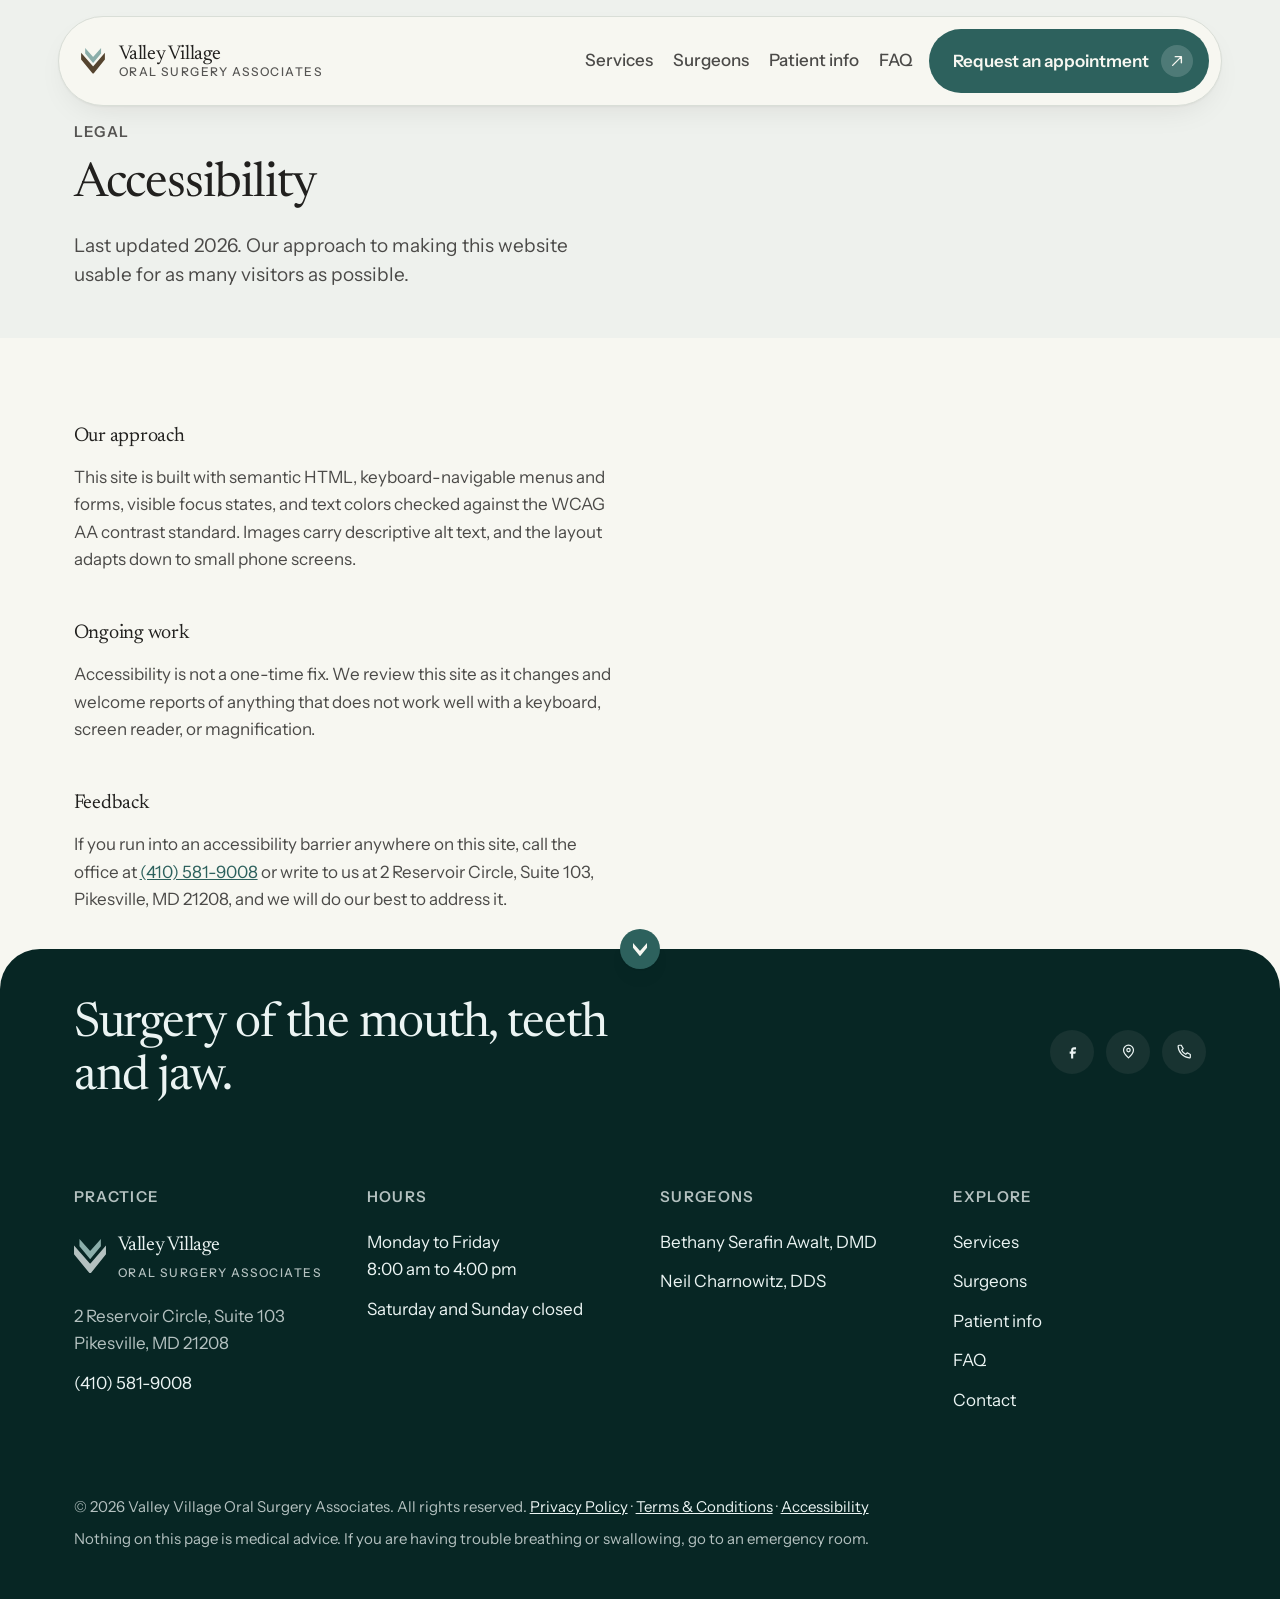
==== commit 77eb969d: "Give every inner page a proper hero band Replaces the bare heading-flush-against-the-nav pattern on " ====
--- a/accessibility.html
+++ b/accessibility.html
@@ -83,12 +83,16 @@
 
 <main id="main">
 <!-- ============ ACCESSIBILITY ============ -->
-<section class="section section--top-clear" id="accessibility">
+<section class="page-hero" data-reveal>
   <div class="shell">
-    <div class="section-head" data-reveal>
-      <h2 class="heading-1">Accessibility</h2>
-      <p class="lead">Last updated 2026. Our approach to making this website usable for as many visitors as possible.</p>
-    </div>
+    <p class="label">Legal</p>
+    <h1 class="heading-1">Accessibility</h1>
+    <p class="lead">Last updated 2026. Our approach to making this website usable for as many visitors as possible.</p>
+  </div>
+</section>
+
+<section class="section" id="accessibility">
+  <div class="shell">
 
     <div class="legal">
       <h3>Our approach</h3>
--- a/css/main.v2.css
+++ b/css/main.v2.css
@@ -187,12 +187,6 @@
 .quotes__head .section-head { grid-template-columns: minmax(0, 1fr); max-width: var(--measure); }
 .quotes__head .section-head > * { grid-column: 1; grid-row: auto; max-width: none; }
 
-/* .contact-block is itself the narrow half of a two-column request grid,
-   too narrow for the section-head's wide-screen heading/lead split -
-   without this it wraps "Request an appointment" one word per line. */
-.contact-block .section-head { grid-template-columns: minmax(0, 1fr); max-width: var(--measure); }
-.contact-block .section-head > * { grid-column: 1; grid-row: auto; max-width: none; }
-
 .band-dark {
   background-color: var(--color-canvas);
   color: var(--color-ink-inverse-muted);
@@ -216,18 +210,26 @@
 
 /* ============================================================
    3b · PAGE-LEVEL UTILITIES
-   The nav is position:absolute over everything, so a page whose first
-   section isn't the photo hero needs the same top clearance the hero
-   gives itself. --cta-centered closes an inner page with one shared
-   pitch back to the contact page.
-   ============================================================ */
-
-/* Not hero's own clearance value: hero bottom-aligns its content
-   (align-items: end) so its top padding barely matters for overlap.
-   These page-heads flow top-down, so the floor has to actually clear
-   the nav pill's real rendered height - measured near 88px on phones -
-   plus breathing room, not just match hero's floor. */
-.section--top-clear { padding-top: clamp(7.5rem, calc(120 * var(--fluid)), 9rem); }
+   The nav is position:absolute over everything, so every inner page
+   opens with .page-hero, a tinted band that owns the nav clearance
+   on its own - the section below it then uses ordinary block padding
+   instead of reaching for that clearance itself. --cta-centered closes
+   an inner page with one shared pitch back to the contact page.
+   ============================================================ */
+
+/* Not hero's own clearance value: the photo hero bottom-aligns its
+   content (align-items: end) so its top padding barely matters for
+   overlap. This one flows top-down, so the floor has to actually
+   clear the nav pill's real rendered height - measured near 88px on
+   phones - plus breathing room, not just match the photo hero's floor. */
+.page-hero {
+  padding-top: clamp(7.5rem, calc(120 * var(--fluid)), 9rem);
+  padding-bottom: var(--space-12);
+  background-color: var(--color-paper-raised);
+}
+.page-hero .label { margin-bottom: var(--space-3); }
+.page-hero h1 { margin: 0; }
+.page-hero .lead { margin-top: var(--space-4); }
 
 .cta-centered {
   display: grid;
@@ -520,9 +522,17 @@
   gap: var(--space-6);
   grid-template-columns: repeat(2, minmax(0, 1fr));
   max-width: 40rem;
-}
-.hero__proof-item { display: grid; gap: var(--space-2); align-content: start; }
+  margin-inline: auto;
+  text-align: center;
+}
+.hero__proof-item { display: grid; gap: var(--space-2); justify-items: center; align-content: start; }
 .hero__proof-item:not(:first-child) { border-left: var(--rule-hairline); padding-left: var(--space-6); }
+.hero__proof-icon {
+  width: 2rem;
+  height: 2rem;
+  margin-bottom: var(--space-1);
+  color: var(--color-accent);
+}
 .hero__proof-term {
   font-family: var(--font-display);
   font-size: var(--text-xl);
@@ -715,7 +725,10 @@
   border-radius: var(--radius-lg);
   background-color: var(--color-canvas);
   color: var(--color-ink-inverse-muted);
-}
+  box-shadow: var(--elev-raised-dark);
+  transition: box-shadow var(--dur-mid) var(--ease-out);
+}
+.promo__inner:hover { box-shadow: var(--elev-hover-dark); }
 .promo__copy { display: grid; gap: var(--space-3); max-width: var(--measure-tight); }
 .promo__copy h2 { color: var(--color-ink-inverse); font-size: var(--text-xl); }
 
